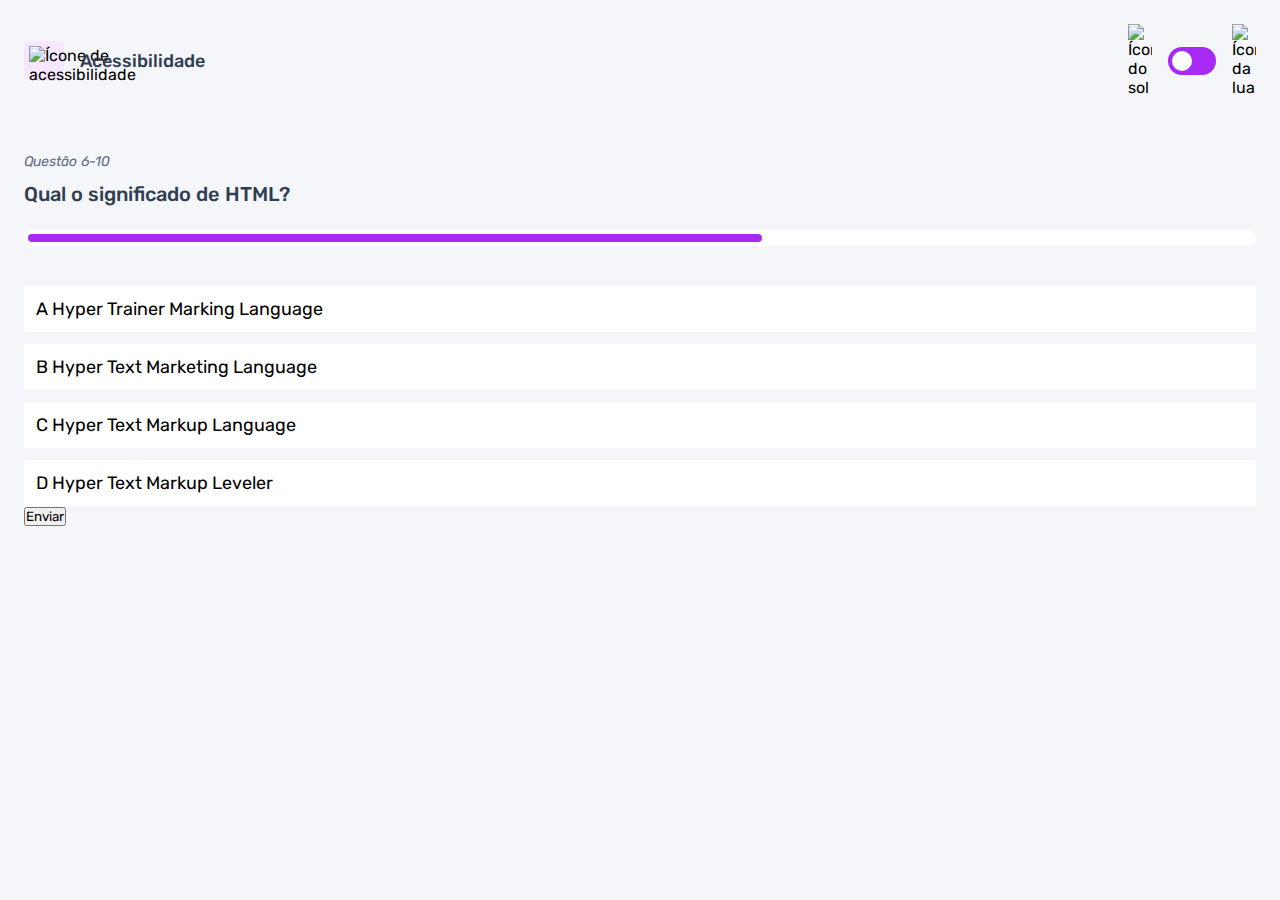
==== pages/Quiz/quiz.html @ aaa10a1a "Estilização da página do quiz na metade" ====
<!DOCTYPE html>
<html lang="en">
<head>
    <meta charset="UTF-8">
    <meta name="viewport" content="width=device-width, initial-scale=1.0">
    <link rel="preconnect" href="https://fonts.googleapis.com">
    <link rel="preconnect" href="https://fonts.gstatic.com" crossorigin>
    <link href="https://fonts.googleapis.com/css2?family=Rubik:ital,wght@0,300..900;1,300..900&display=swap" rel="stylesheet">
    <link rel="stylesheet" href="quiz.css">
    <title>Quiz App</title>
</head>
<body>
    <header>
        <div class="assunto">
            <div class="assunto_icone">
                <img src="../../assets/images/icon-accessibility.svg" alt="Ícone de acessibilidade">
            </div>
            <h1>Acessibilidade</h1>
        </div>
        <div class="tema">
            <img src="../../assets/images/icon-sun-dark.svg" alt="Ícone do sol">
            <button>
                <div> </div>
            </button>
            <img src="../../assets/images/icon-moon-dark.svg" alt="Ícone da lua">
        </div>
    </header>

    <main>
        <section class="pergunta">
            <p>Questão 6-10</p>

            <h2>Qual o significado de HTML?</h2>

            <div class="barra_progresso">
                <div></div>
            </div>

        </section>

        <section class="alternativas">
            <form action="">
                <label for="alternativa_a">
                    <input type="radio" id="alternativa_a">

                    <div>
                        <span>A</span>
                        Hyper Trainer Marking Language
                    </div>
                </label>

                <label for="alternativa_b">
                    <input type="radio" id="alternativa_b">

                    <div>
                        <span>B</span>
                        Hyper Text Marketing Language
                    </div>
                </label>

                <label for="alternativa_c">
                    <input type="radio" id="alternativa_c">

                    <div>
                        <span>C</span>
                        Hyper Text Markup Language
                    </div>
                    
                </label>
                <label for="alternativa_d">
                    <input type="radio" id="alternativa_d">

                    <div>
                        <span>D</span>
                        Hyper Text Markup Leveler
                    </div>
                    
                </label>

            </form>
            <button>Enviar</button>
        </section>
    </main>
</body>
</html>
---- pages/Quiz/quiz.css ----
*  {
    margin: 0;
    padding: 0;
    box-sizing: border-box;
    font-family: "Rubik", sans-serif;
    -webkit-font-smoothing: antialiased;
}

:root  {
    --bg-color: #f4f6fa;
    --purple: #a729f5;
    --primary-text-color: #313e51;
    --secondary-text-color: #626c7f;
    --button-bg: #fff;
    --shadow: 0px 16px 40px 0px rgba(143, 160, 193, 0.14);
    --bg-html: #fff1e9;
    --bg-css: #e0fdef;
    --bg-javascript: #ebf0ff;
    --bg-acessibilidade: #f6e7ff;
    --white: #fff;
    --bg-mobile: url(../../assets/images/pattern-background-mobile-light.svg);
    --bg-desktop: url(../../assets/images/pattern-background-desktop-light.svg);

}

body.escuro  {
    --bg-color: #313e51;
    --bg-mobile: url(../../assets/images/pattern-background-mobile-dark.svg);
    --bg-desktop: url(../../assets/images/pattern-background-desktop-dark.svg);
    --primary-text-color: #fff;
    --secondary-text-color: #abc1e1;
    --button-bg: #3b4d66;
    --shadow: 0px 16px 40px 0px rgba(49, 62, 81, 0.14);

}

body  {
    height: 100svh;
    background: var(--bg-mobile) var(--bg-color);
    background-repeat: no-repeat;
    background-size: cover;
}

header  {
    display: flex;
    justify-content: space-between;
    padding: 16px 24px;
}
.assunto  {
    display: flex;
    align-items: center;
    gap: 16px;
}

.assunto_icone  {
    background: var(--bg-acessibilidade);
    width: 40px;
    height: 40px;
    padding: 5px;
    border-radius: 5px;
}

.assunto_icone img  {
    width: 100%;
}

.assunto h1  {
    font-size: 18px;
    font-weight: 500;
    color: var(--primary-text-color);
}

.tema  {
    padding: 8px 0;
    display: flex;
    align-items: center;
    gap: 8px;
}

.tema img  {
    width: 16px;
}

.tema button {
    height: 20px;
    width: 32px;
    background: var(--purple);
    border: 0;
    border-radius: 999px;
    padding: 4px;
}

.tema button div  {
    background: var(--white);
    width: 12px;
    height: 12px;
    border-radius: 999px;
}

main  {
    padding: 32px 24px;
}

.pergunta  {
    margin-bottom: 40px;
}
.pergunta p  {
    font-style: italic;
    font-size: 14px;
    color: var(--secondary-text-color);
    margin-bottom: 12px;
}

.pergunta h2  {
    font-size: 20px;
    font-weight: 500;
    color: var(--primary-text-color);
    line-height: 24px;
    margin-bottom: 24px;
}

.barra_progresso  {
    background: var(--button-bg);
    height: 16px;
    padding: 4px;
    border-radius: 999px;
    
}

.barra_progresso div  {
    height: 100%;
    width: 60%;
    background: var(--purple);
    border-radius: 999px;
}

.alternativas form  {
    display: flex;
    flex-direction: column;
    gap: 12px;
}

.alternativas label {
    display: block;
    background: var(--button-bg);
    padding: 12px;
    font-size: 18px;
}

.alternativas input {
    display: none;
}
@media(min-width:1100px) {

    .tema {
        gap: 16px;
     }
     .tema img {
        width: 24px;
     }

     .tema button {
        width: 48px;
        height: 28px;

     }

     .tema button div  {
        width: 20px;
        height: 20px;

     }
}
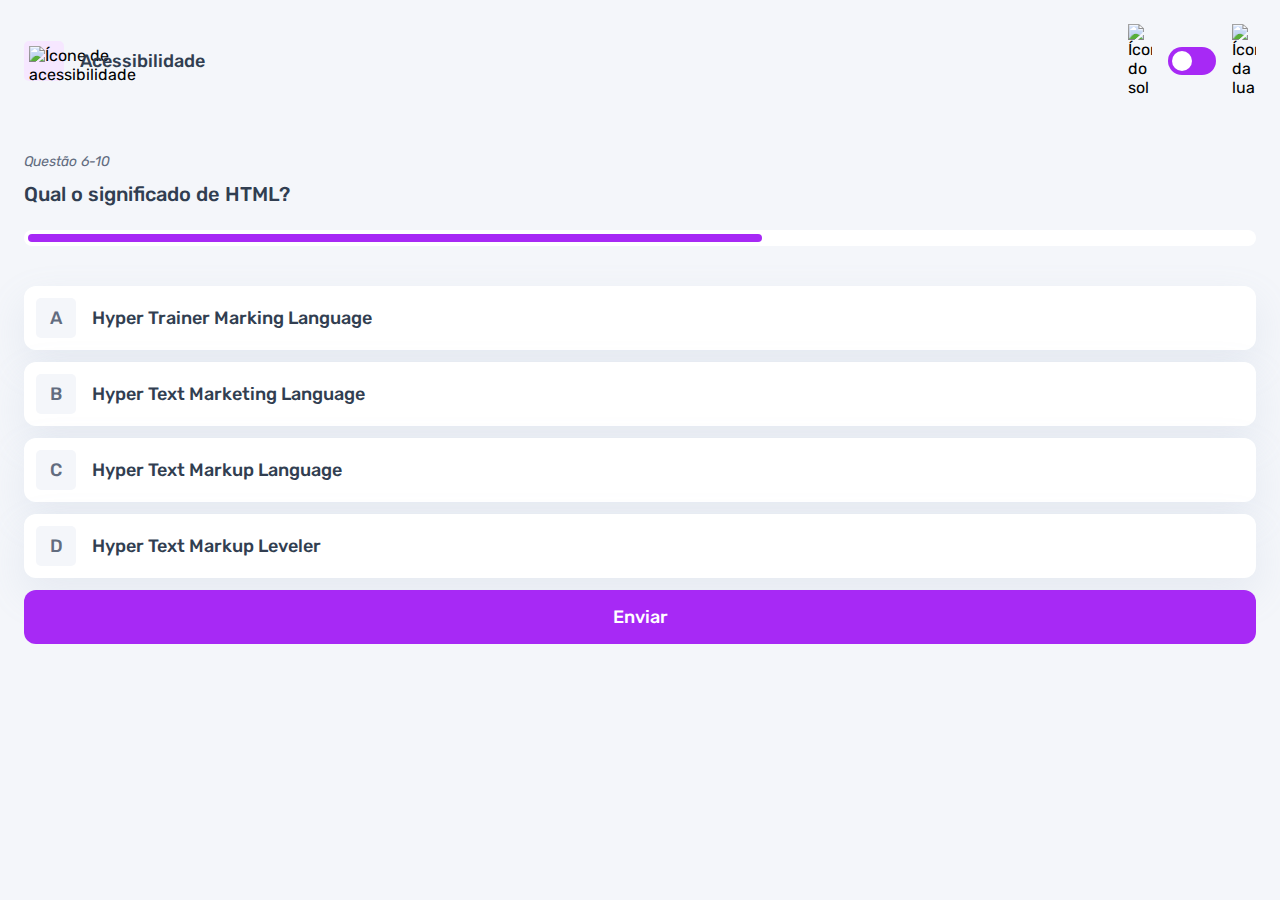
==== commit a0bf8b39: "Adicionado efeito de alteração das alterativas" ====
--- a/pages/Quiz/quiz.html
+++ b/pages/Quiz/quiz.html
@@ -41,7 +41,7 @@
         <section class="alternativas">
             <form action="">
                 <label for="alternativa_a">
-                    <input type="radio" id="alternativa_a">
+                    <input type="radio" id="alternativa_a" name="alternativa">
 
                     <div>
                         <span>A</span>
@@ -50,7 +50,7 @@
                 </label>
 
                 <label for="alternativa_b">
-                    <input type="radio" id="alternativa_b">
+                    <input type="radio" id="alternativa_b" name="alternativa">
 
                     <div>
                         <span>B</span>
@@ -59,7 +59,7 @@
                 </label>
 
                 <label for="alternativa_c">
-                    <input type="radio" id="alternativa_c">
+                    <input type="radio" id="alternativa_c" name="alternativa">
 
                     <div>
                         <span>C</span>
@@ -68,7 +68,7 @@
                     
                 </label>
                 <label for="alternativa_d">
-                    <input type="radio" id="alternativa_d">
+                    <input type="radio" id="alternativa_d" name="alternativa">
 
                     <div>
                         <span>D</span>
--- a/pages/Quiz/quiz.css
+++ b/pages/Quiz/quiz.css
@@ -18,6 +18,8 @@
     --bg-javascript: #ebf0ff;
     --bg-acessibilidade: #f6e7ff;
     --white: #fff;
+    --green: #26d782;
+    --red: #ee5454;
     --bg-mobile: url(../../assets/images/pattern-background-mobile-light.svg);
     --bg-desktop: url(../../assets/images/pattern-background-desktop-light.svg);
 
@@ -134,10 +136,13 @@
     border-radius: 999px;
 }
 
+
+
 .alternativas form  {
     display: flex;
     flex-direction: column;
     gap: 12px;
+    margin-bottom: 12px;
 }
 
 .alternativas label {
@@ -145,11 +150,60 @@
     background: var(--button-bg);
     padding: 12px;
     font-size: 18px;
+    font-weight: 500;
+    border-radius: 12px;
+    box-shadow: var(--shadow);
+    color: var(--primary-text-color);
+
+}
+.alternativas label:has(input:checked) {
+    outline: 2px solid var(--purple);
+
+    & span {
+        background: var(--purple);
+        color: var(--white);
+    }
+
 }
 
 .alternativas input {
     display: none;
 }
+
+.alternativas div {
+    display: flex;
+    align-items: center;
+    gap: 16px;
+
+}
+
+.alternativas div span {
+    display: block;
+    width: 40px;
+    height: 40px;
+    background: var(--bg-color);
+    border-radius: 5px;
+    color: var(--secondary-text-color);
+    flex-shrink: 0;
+
+    display: flex;
+    align-items: center;
+    justify-content: center;
+}
+
+.alternativas button  {
+    padding: 16px;
+    border-radius: 12px;
+    border: none;
+    background: var(--purple);
+    color: var(--white);
+    width: 100%;
+
+    font-size: 18px;
+    font-weight: 500;
+
+}
+
 @media(min-width:1100px) {
 
     .tema {
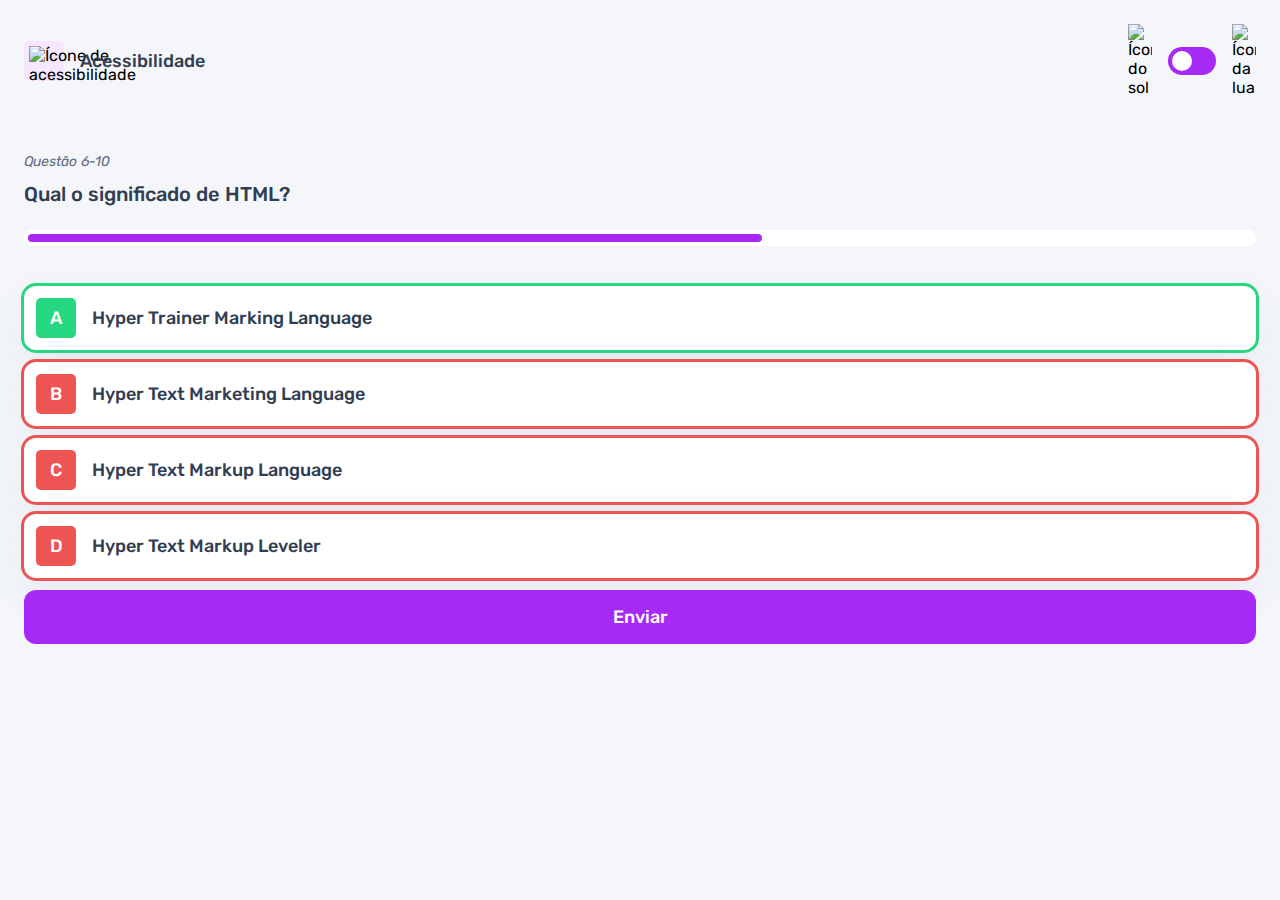
==== commit 0ff6144f: "adicionado o efeito para alternativas corretas e erradas" ====
--- a/pages/Quiz/quiz.html
+++ b/pages/Quiz/quiz.html
@@ -40,7 +40,7 @@
 
         <section class="alternativas">
             <form action="">
-                <label for="alternativa_a">
+                <label for="alternativa_a" id="correta">
                     <input type="radio" id="alternativa_a" name="alternativa">
 
                     <div>
@@ -49,7 +49,7 @@
                     </div>
                 </label>
 
-                <label for="alternativa_b">
+                <label for="alternativa_b" id="errada">
                     <input type="radio" id="alternativa_b" name="alternativa">
 
                     <div>
@@ -58,7 +58,7 @@
                     </div>
                 </label>
 
-                <label for="alternativa_c">
+                <label for="alternativa_c" id="errada">
                     <input type="radio" id="alternativa_c" name="alternativa">
 
                     <div>
@@ -67,7 +67,7 @@
                     </div>
                     
                 </label>
-                <label for="alternativa_d">
+                <label for="alternativa_d" id="errada">
                     <input type="radio" id="alternativa_d" name="alternativa">
 
                     <div>
--- a/pages/Quiz/quiz.css
+++ b/pages/Quiz/quiz.css
@@ -166,6 +166,24 @@
 
 }
 
+.alternativas label#correta {
+    outline: 3px solid var(--green);
+
+    & span  {
+        background: var(--green);
+        color: var(--white);
+    }
+}
+
+.alternativas label#errada {
+    outline: 3px solid var(--red);
+
+    & span  {
+        background: var(--red);
+        color: var(--white);
+    }
+}
+
 .alternativas input {
     display: none;
 }
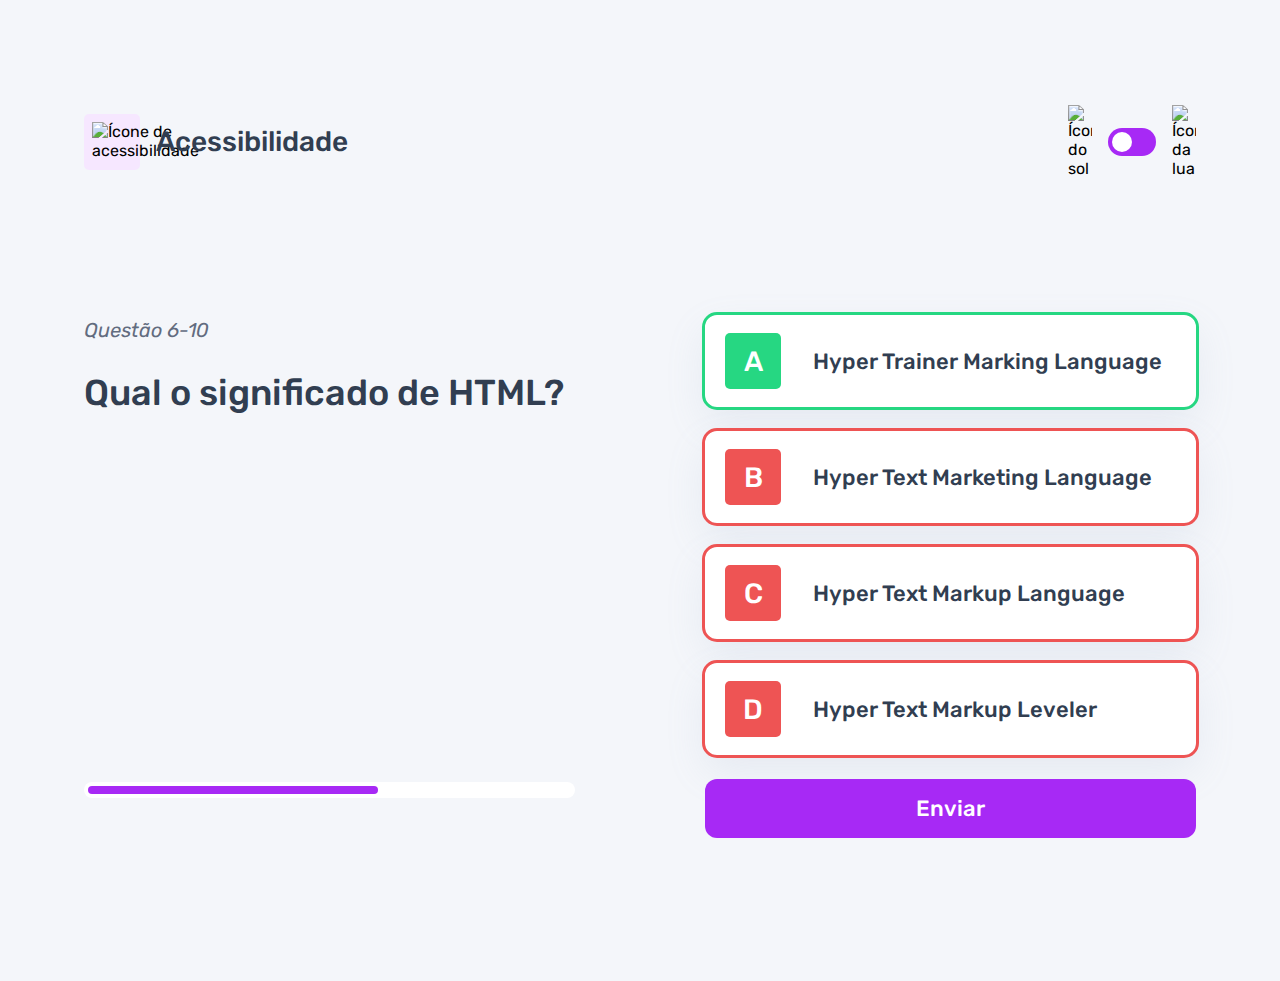
==== commit ab082688: "Adicionada a responsividade para desktop" ====
--- a/pages/Quiz/quiz.html
+++ b/pages/Quiz/quiz.html
@@ -28,9 +28,11 @@
 
     <main>
         <section class="pergunta">
-            <p>Questão 6-10</p>
+            <div>
+                <p>Questão 6-10</p>
 
-            <h2>Qual o significado de HTML?</h2>
+                <h2>Qual o significado de HTML?</h2>
+            </div>
 
             <div class="barra_progresso">
                 <div></div>
--- a/pages/Quiz/quiz.css
+++ b/pages/Quiz/quiz.css
@@ -224,6 +224,22 @@
 
 @media(min-width:1100px) {
 
+    header  {
+        margin-block: 81px;
+        max-width: 1160px;
+        margin-inline: auto;
+     }
+
+     .assunto_icone {
+        width: 56px;
+        height: 56px;
+        padding: 8px;
+     }
+
+     .assunto h1 {
+        font-size: 28px;
+     }
+
     .tema {
         gap: 16px;
      }
@@ -242,4 +258,57 @@
         height: 20px;
 
      }
+
+     main  {
+        max-width: 1160px;
+        margin-inline: auto;
+
+        display: flex;
+        gap: 130px;
+     }
+
+     section {
+        width: 100%;
+     }
+
+     .pergunta {
+        display: flex;
+        flex-direction: column;
+        justify-content: space-between;
+     }
+
+     .pergunta p {
+        font-size: 20px;
+        line-height: 30px;
+        margin-bottom: 27px;
+     }
+
+     .pergunta h2  {
+        font-size: 36px;
+        line-height: 42px;
+     }
+
+     .alternativas form {
+        gap: 24px;
+        margin-bottom: 24px;
+     }
+     .alternativas label  {
+        font-size: 22px;
+        padding: 18px 20px;
+     }
+     .alternativas div {
+        gap: 32px;
+     }
+     
+     .alternativas div span  {
+        width: 56px;
+        height: 56px;
+        font-size: 28px;
+     }
+
+     .alternativas button  {
+        font-size: 22px;
+
+     }
+     
 }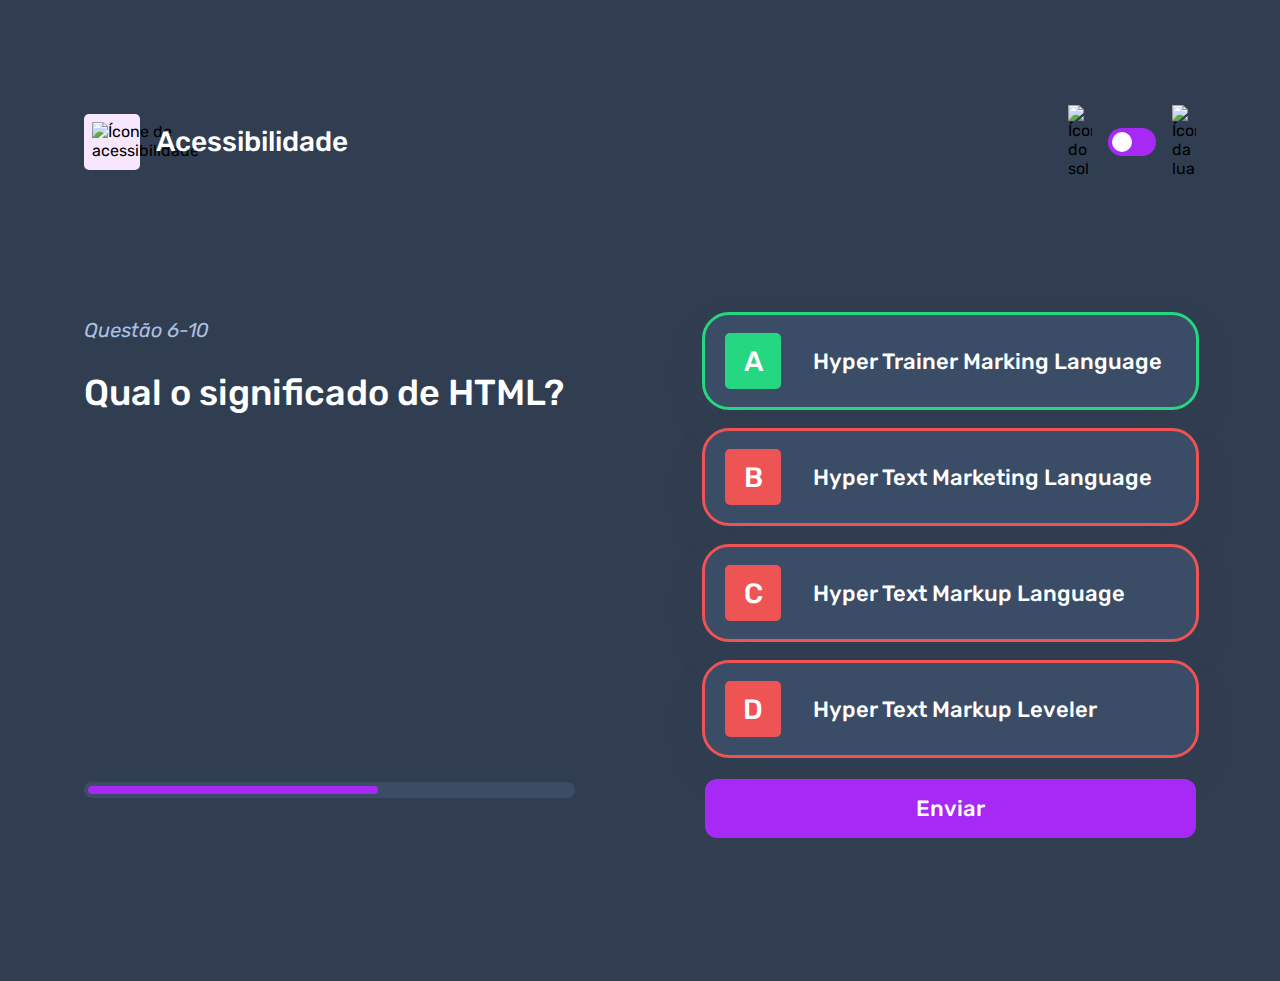
==== commit 6488f2d6: "ajustes nas cores no tema dark" ====
--- a/pages/Quiz/quiz.html
+++ b/pages/Quiz/quiz.html
@@ -9,7 +9,7 @@
     <link rel="stylesheet" href="quiz.css">
     <title>Quiz App</title>
 </head>
-<body>
+<body class="escuro">
     <header>
         <div class="assunto">
             <div class="assunto_icone">
--- a/pages/Quiz/quiz.css
+++ b/pages/Quiz/quiz.css
@@ -8,7 +8,10 @@
 
 :root  {
     --bg-color: #f4f6fa;
+    --bg-span: #f4f6fa;
     --purple: #a729f5;
+    --color-span: #626c7f;
+    --purple-hover: rgb(167, 41, 245, 0.7);
     --primary-text-color: #313e51;
     --secondary-text-color: #626c7f;
     --button-bg: #fff;
@@ -27,6 +30,7 @@
 
 body.escuro  {
     --bg-color: #313e51;
+    --color-span: #313e51;
     --bg-mobile: url(../../assets/images/pattern-background-mobile-dark.svg);
     --bg-desktop: url(../../assets/images/pattern-background-desktop-dark.svg);
     --primary-text-color: #fff;
@@ -154,6 +158,7 @@
     border-radius: 12px;
     box-shadow: var(--shadow);
     color: var(--primary-text-color);
+    cursor: pointer;
 
 }
 .alternativas label:has(input:checked) {
@@ -166,6 +171,14 @@
 
 }
 
+.alternativas label:hover {
+    & span {
+        background: var(--bg-acessibilidade);
+        color: var(--purple);
+    }
+    
+}
+
 .alternativas label#correta {
     outline: 3px solid var(--green);
 
@@ -199,9 +212,9 @@
     display: block;
     width: 40px;
     height: 40px;
-    background: var(--bg-color);
+    background: var(--bg-span);
     border-radius: 5px;
-    color: var(--secondary-text-color);
+    color: var(--color-span);
     flex-shrink: 0;
 
     display: flex;
@@ -219,9 +232,12 @@
 
     font-size: 18px;
     font-weight: 500;
-
-}
-
+    transition: background 0.3s;
+}
+.alternativas button:hover {
+    background: var(--purple-hover);
+    cursor: pointer;
+}
 @media(min-width:1100px) {
 
     header  {
@@ -295,6 +311,7 @@
      .alternativas label  {
         font-size: 22px;
         padding: 18px 20px;
+        border-radius: 24px;
      }
      .alternativas div {
         gap: 32px;
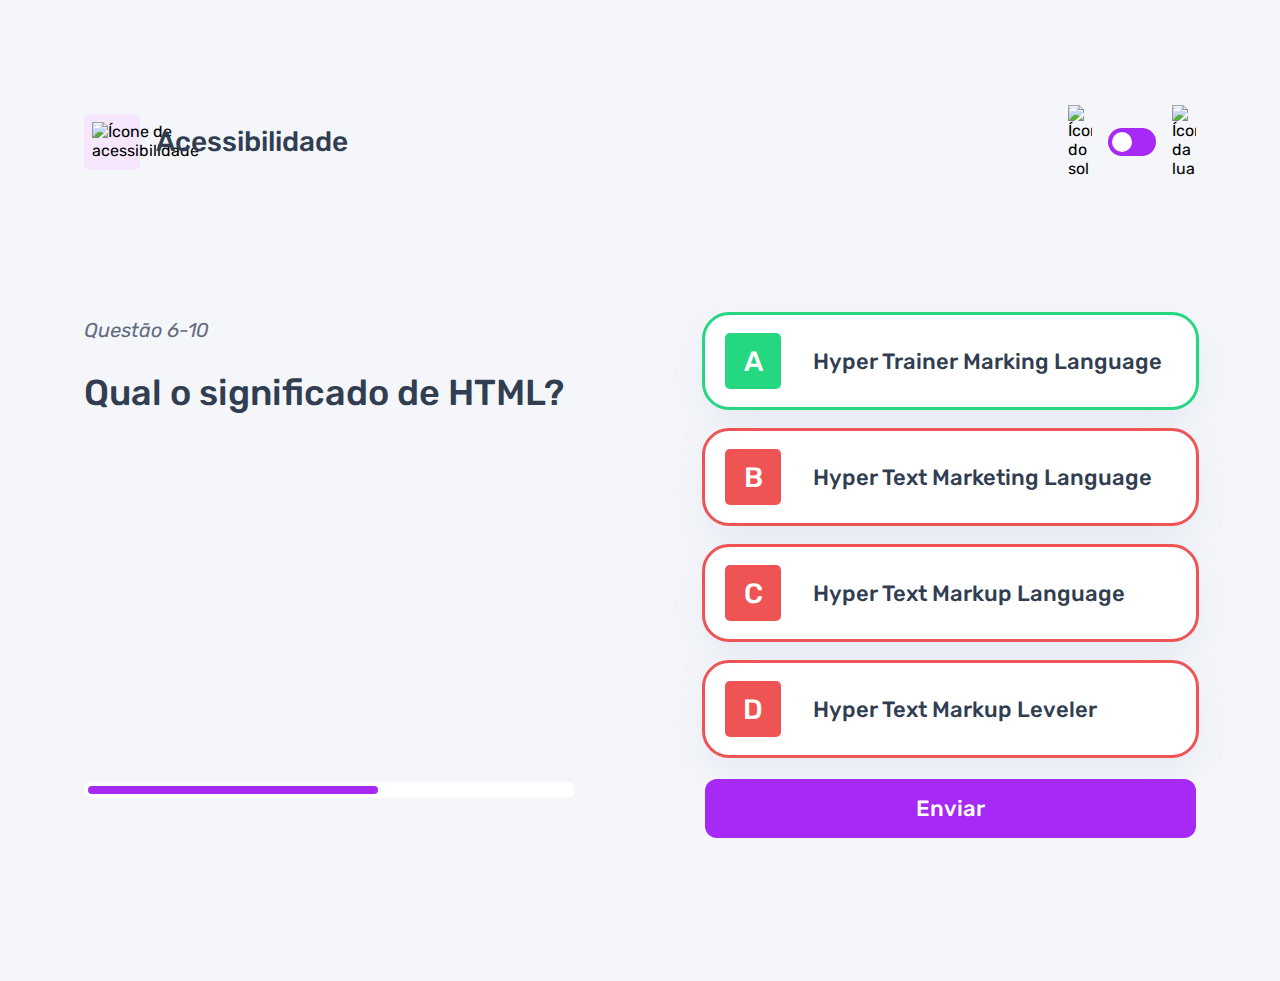
==== commit cfa2a9b3: "ajuste do fundo para desktop" ====
--- a/pages/Quiz/quiz.html
+++ b/pages/Quiz/quiz.html
@@ -9,7 +9,7 @@
     <link rel="stylesheet" href="quiz.css">
     <title>Quiz App</title>
 </head>
-<body class="escuro">
+<body>
     <header>
         <div class="assunto">
             <div class="assunto_icone">
--- a/pages/Quiz/quiz.css
+++ b/pages/Quiz/quiz.css
@@ -240,6 +240,12 @@
 }
 @media(min-width:1100px) {
 
+    body {
+        background: var(--bg-desktop) var(--bg-color);
+        background-size: cover;
+        background-repeat: no-repeat;
+    }
+
     header  {
         margin-block: 81px;
         max-width: 1160px;
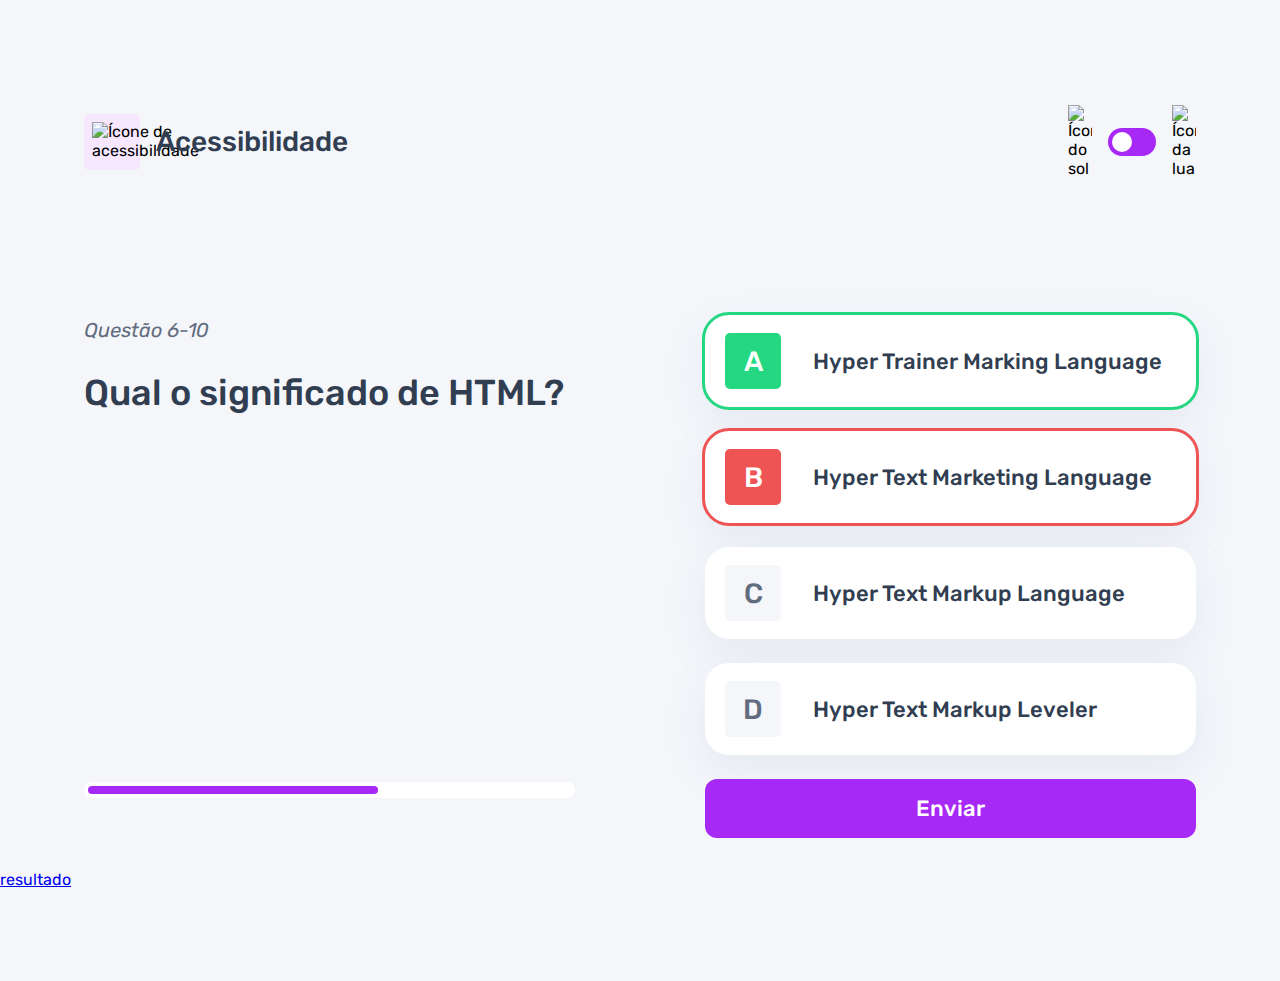
==== commit aee5a68f: "Adição do header do resultado.html" ====
--- a/pages/Quiz/quiz.html
+++ b/pages/Quiz/quiz.html
@@ -60,7 +60,7 @@
                     </div>
                 </label>
 
-                <label for="alternativa_c" id="errada">
+                <label for="alternativa_c">
                     <input type="radio" id="alternativa_c" name="alternativa">
 
                     <div>
@@ -69,7 +69,7 @@
                     </div>
                     
                 </label>
-                <label for="alternativa_d" id="errada">
+                <label for="alternativa_d">
                     <input type="radio" id="alternativa_d" name="alternativa">
 
                     <div>
@@ -83,5 +83,6 @@
             <button>Enviar</button>
         </section>
     </main>
+    <a href="../resultado/resultado.html">resultado</a>
 </body>
 </html>